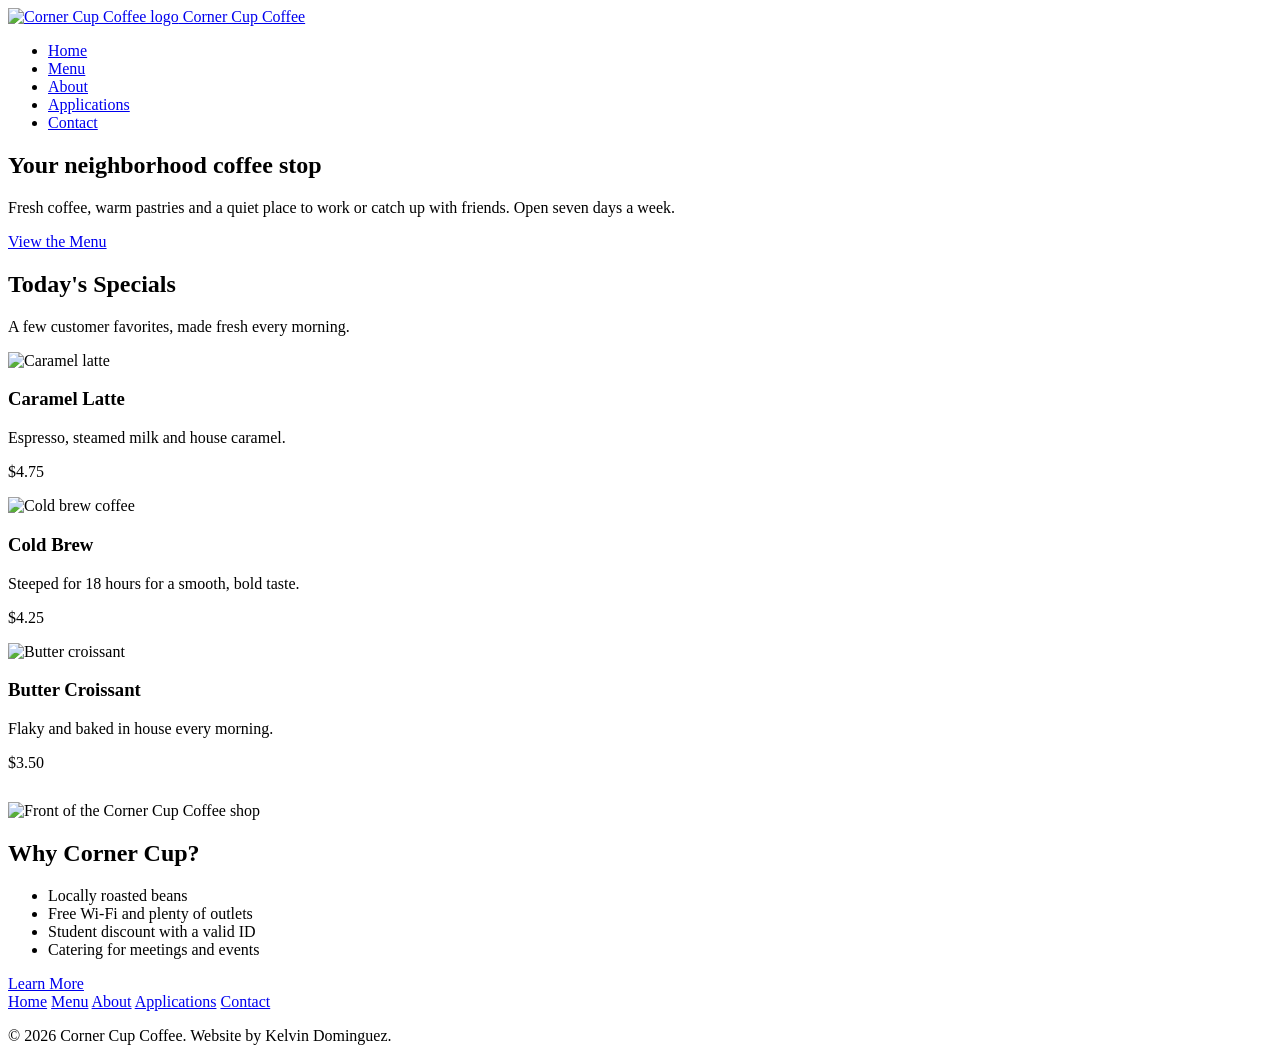
==== cornercup/index.html @ 197cc83e "Rename index.html to cornercup/index.html" ====
<!DOCTYPE html>
<html lang="en">
<head>
  <meta charset="UTF-8">
  <meta name="viewport" content="width=device-width, initial-scale=1.0">
  <title>Corner Cup Coffee | Home</title>
  <link rel="stylesheet" href="css/style.css">
</head>

<body>

  <header class="site-header">
    <div class="header-inner">
      <a href="index.html" class="brand">
        <img src="images/logo.svg" alt="Corner Cup Coffee logo">
        Corner Cup Coffee
      </a>
      <nav>
        <ul class="nav-menu">
          <li><a href="index.html" class="active">Home</a></li>
          <li><a href="menu.html">Menu</a></li>
          <li><a href="about.html">About</a></li>
          <li><a href="apps.html">Applications</a></li>
          <li><a href="contact.html">Contact</a></li>
        </ul>
      </nav>
    </div>
  </header>

  <section class="hero">
    <div class="hero-text">
      <h1>Your neighborhood coffee stop</h1>
      <p>
        Fresh coffee, warm pastries and a quiet place to work or catch up
        with friends. Open seven days a week.
      </p>
      <a href="menu.html" class="button">View the Menu</a>
    </div>
  </section>

  <main>

    <h2 class="section-title">Today's Specials</h2>
    <p class="section-intro">A few customer favorites, made fresh every morning.</p>

    <div class="grid">
      <div class="item">
        <img src="images/latte.jpg" alt="Caramel latte">
        <div class="item-body">
          <h3>Caramel Latte</h3>
          <p>Espresso, steamed milk and house caramel.</p>
          <p class="price">$4.75</p>
        </div>
      </div>

      <div class="item">
        <img src="images/cold-brew.jpg" alt="Cold brew coffee">
        <div class="item-body">
          <h3>Cold Brew</h3>
          <p>Steeped for 18 hours for a smooth, bold taste.</p>
          <p class="price">$4.25</p>
        </div>
      </div>

      <div class="item">
        <img src="images/croissant.jpg" alt="Butter croissant">
        <div class="item-body">
          <h3>Butter Croissant</h3>
          <p>Flaky and baked in house every morning.</p>
          <p class="price">$3.50</p>
        </div>
      </div>
    </div>

    <section class="card two-col" style="margin-top: 30px;">
      <img src="images/shop.jpg" alt="Front of the Corner Cup Coffee shop">
      <div>
        <h2>Why Corner Cup?</h2>
        <ul>
          <li>Locally roasted beans</li>
          <li>Free Wi-Fi and plenty of outlets</li>
          <li>Student discount with a valid ID</li>
          <li>Catering for meetings and events</li>
        </ul>
        <a href="about.html" class="button">Learn More</a>
      </div>
    </section>

  </main>

  <footer>
    <nav>
      <a href="index.html">Home</a>
      <a href="menu.html">Menu</a>
      <a href="about.html">About</a>
      <a href="apps.html">Applications</a>
      <a href="contact.html">Contact</a>
    </nav>
    <p>&copy; 2026 Corner Cup Coffee. Website by Kelvin Dominguez.</p>
  </footer>

</body>
</html>
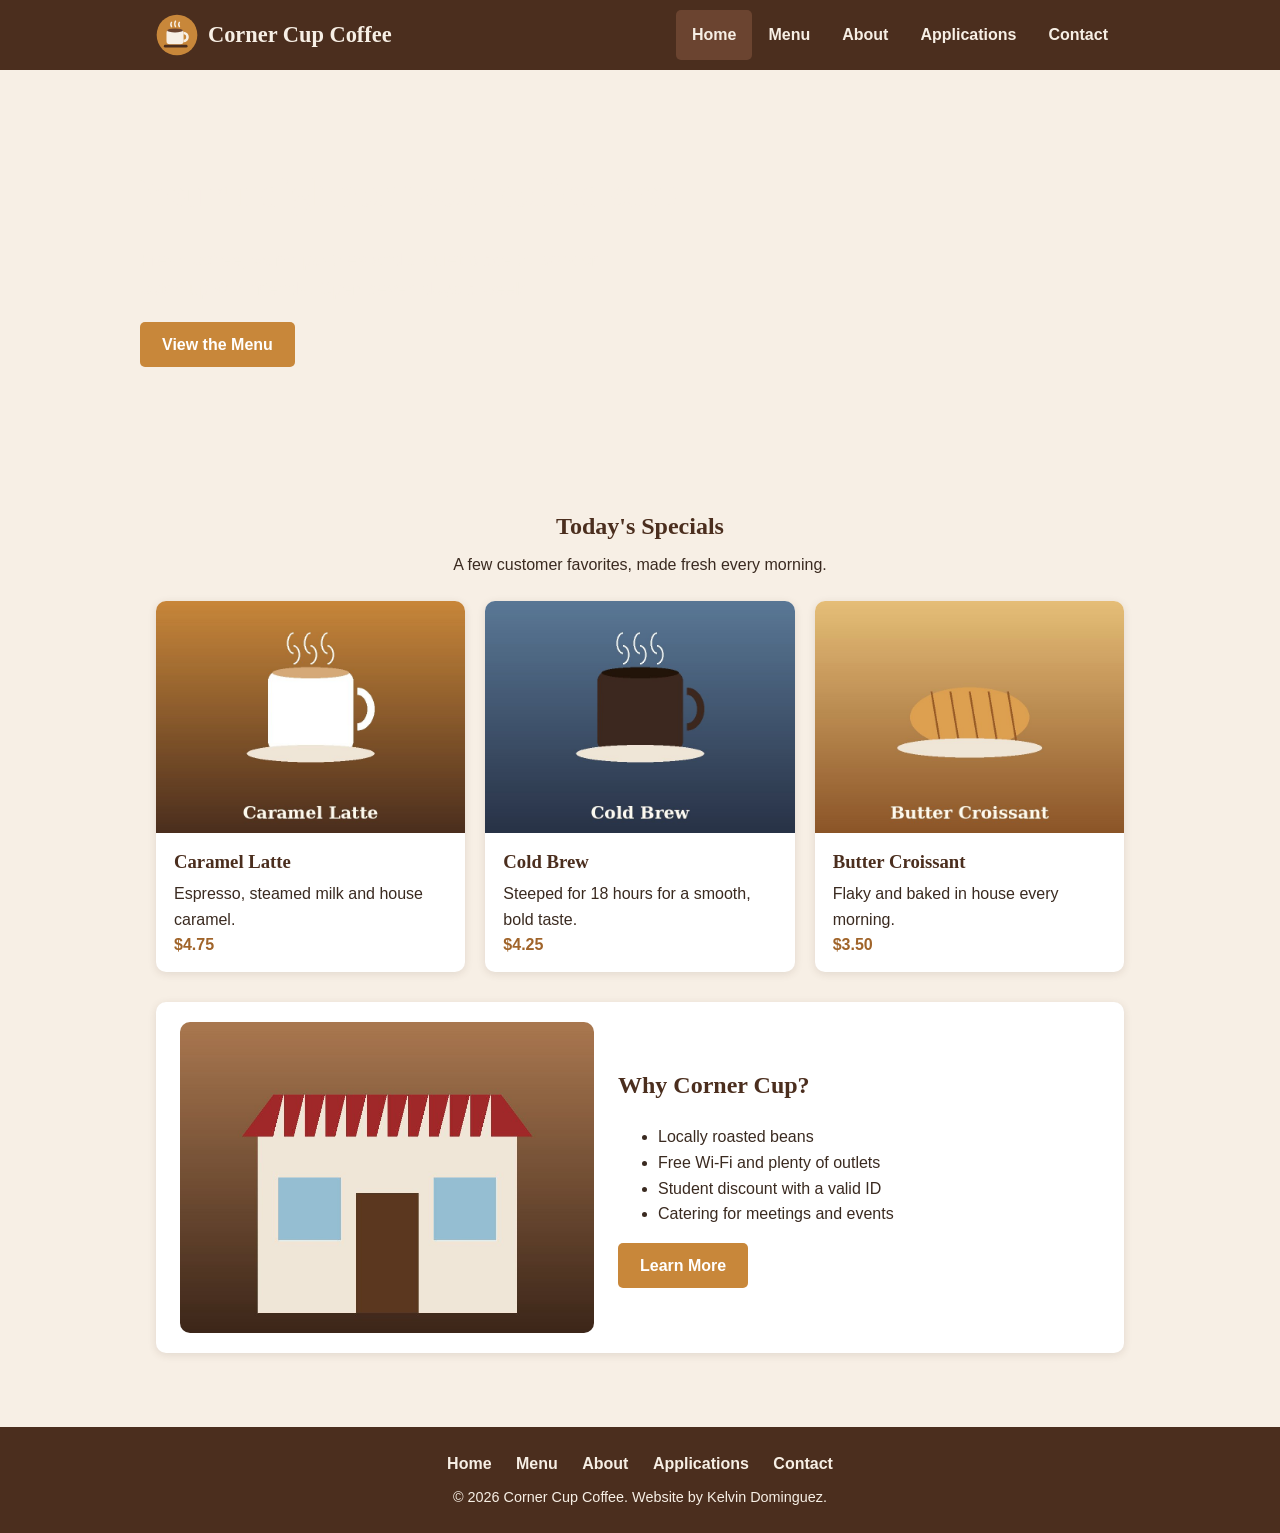
==== commit d3f1ca45: "Update index.html" ====
--- a/cornercup/index.html
+++ b/cornercup/index.html
@@ -4,7 +4,7 @@
   <meta charset="UTF-8">
   <meta name="viewport" content="width=device-width, initial-scale=1.0">
   <title>Corner Cup Coffee | Home</title>
-  <link rel="stylesheet" href="css/style.css">
+  <link rel="stylesheet" href="style.css">
 </head>
 
 <body>
@@ -12,7 +12,7 @@
   <header class="site-header">
     <div class="header-inner">
       <a href="index.html" class="brand">
-        <img src="images/logo.svg" alt="Corner Cup Coffee logo">
+        <img src="logo.svg" alt="Corner Cup Coffee logo">
         Corner Cup Coffee
       </a>
       <nav>
@@ -45,7 +45,7 @@
 
     <div class="grid">
       <div class="item">
-        <img src="images/latte.jpg" alt="Caramel latte">
+        <img src="latte.jpg" alt="Caramel latte">
         <div class="item-body">
           <h3>Caramel Latte</h3>
           <p>Espresso, steamed milk and house caramel.</p>
@@ -54,7 +54,7 @@
       </div>
 
       <div class="item">
-        <img src="images/cold-brew.jpg" alt="Cold brew coffee">
+        <img src="cold-brew.jpg" alt="Cold brew coffee">
         <div class="item-body">
           <h3>Cold Brew</h3>
           <p>Steeped for 18 hours for a smooth, bold taste.</p>
@@ -63,7 +63,7 @@
       </div>
 
       <div class="item">
-        <img src="images/croissant.jpg" alt="Butter croissant">
+        <img src="croissant.jpg" alt="Butter croissant">
         <div class="item-body">
           <h3>Butter Croissant</h3>
           <p>Flaky and baked in house every morning.</p>
@@ -73,7 +73,7 @@
     </div>
 
     <section class="card two-col" style="margin-top: 30px;">
-      <img src="images/shop.jpg" alt="Front of the Corner Cup Coffee shop">
+      <img src="shop.jpg" alt="Front of the Corner Cup Coffee shop">
       <div>
         <h2>Why Corner Cup?</h2>
         <ul>
--- a/cornercup/style.css
+++ b/cornercup/style.css
@@ -0,0 +1,472 @@
+/* Corner Cup Coffee - shared styles for every page
+   Colors: espresso #4b2e1e, caramel #c8873a, cream #f7efe5 */
+
+* {
+  box-sizing: border-box;
+}
+
+body {
+  margin: 0;
+  background-color: #f7efe5;
+  color: #3a2a20;
+  font-family: Arial, Helvetica, sans-serif;
+  line-height: 1.6;
+}
+
+h1, h2, h3 {
+  font-family: Georgia, "Times New Roman", serif;
+  color: #4b2e1e;
+}
+
+a {
+  color: #a0642a;
+}
+
+img {
+  max-width: 100%;
+}
+
+/* Header and navigation */
+
+.site-header {
+  background-color: #4b2e1e;
+}
+
+.header-inner {
+  max-width: 1000px;
+  margin: 0 auto;
+  padding: 10px 16px;
+  display: flex;
+  align-items: center;
+  justify-content: space-between;
+  flex-wrap: wrap;
+}
+
+.brand {
+  display: flex;
+  align-items: center;
+  gap: 10px;
+  color: #f7efe5;
+  text-decoration: none;
+  font-family: Georgia, "Times New Roman", serif;
+  font-size: 1.4rem;
+  font-weight: bold;
+}
+
+.brand img {
+  width: 42px;
+  height: 42px;
+}
+
+.nav-menu {
+  list-style: none;
+  margin: 0;
+  padding: 0;
+  display: flex;
+  flex-wrap: wrap;
+}
+
+.nav-menu a {
+  display: block;
+  padding: 12px 16px;
+  color: #f7efe5;
+  text-decoration: none;
+  font-weight: bold;
+  border-radius: 5px;
+  transition: background-color 0.3s;
+}
+
+.nav-menu a:hover,
+.nav-menu a:focus {
+  background-color: #c8873a;
+}
+
+/* Each page adds class="active" to its own link */
+.nav-menu a.active {
+  background-color: #6b4430;
+}
+
+/* Hero banner on the homepage */
+
+.hero {
+  background: url("../images/hero.jpg") center / cover no-repeat;
+  color: #f7efe5;
+  padding: 90px 16px;
+}
+
+.hero-text {
+  max-width: 1000px;
+  margin: 0 auto;
+}
+
+.hero h1 {
+  color: #f7efe5;
+  font-size: 2.6rem;
+  margin: 0 0 10px;
+}
+
+.hero p {
+  font-size: 1.15rem;
+  max-width: 480px;
+}
+
+/* Smaller banner used at the top of the inner pages */
+.page-banner {
+  background-color: #6b4430;
+  color: #f7efe5;
+  text-align: center;
+  padding: 36px 16px;
+}
+
+.page-banner h1 {
+  color: #f7efe5;
+  margin: 0;
+}
+
+.page-banner p {
+  margin: 6px 0 0;
+}
+
+.button {
+  display: inline-block;
+  padding: 10px 22px;
+  background-color: #c8873a;
+  color: white;
+  text-decoration: none;
+  font-weight: bold;
+  border: none;
+  border-radius: 5px;
+  font-size: 1rem;
+  cursor: pointer;
+  transition: background-color 0.3s;
+}
+
+.button:hover,
+.button:focus {
+  background-color: #a0642a;
+}
+
+.button.secondary {
+  background-color: #d9cbbb;
+  color: #3a2a20;
+}
+
+/* Page layout */
+
+main {
+  max-width: 1000px;
+  margin: 0 auto;
+  padding: 30px 16px 50px;
+}
+
+.section-title {
+  text-align: center;
+  margin-bottom: 6px;
+}
+
+.section-intro {
+  text-align: center;
+  margin-top: 0;
+  margin-bottom: 24px;
+}
+
+.card {
+  background-color: white;
+  border-radius: 10px;
+  padding: 20px 24px;
+  margin-bottom: 24px;
+  box-shadow: 0 2px 8px rgba(75, 46, 30, 0.12);
+}
+
+.card h2,
+.card h3 {
+  margin-top: 0;
+}
+
+.grid {
+  display: grid;
+  grid-template-columns: repeat(auto-fit, minmax(240px, 1fr));
+  gap: 20px;
+}
+
+.item {
+  background-color: white;
+  border-radius: 10px;
+  overflow: hidden;
+  box-shadow: 0 2px 8px rgba(75, 46, 30, 0.12);
+}
+
+.item img {
+  display: block;
+  width: 100%;
+  aspect-ratio: 4 / 3;
+  object-fit: cover;
+}
+
+.item-body {
+  padding: 14px 18px;
+}
+
+.item-body h3 {
+  margin: 0 0 4px;
+}
+
+.item-body p {
+  margin: 0;
+}
+
+.price {
+  color: #a0642a;
+  font-weight: bold;
+}
+
+.two-col {
+  display: flex;
+  gap: 24px;
+  align-items: center;
+}
+
+.two-col img {
+  width: 45%;
+  border-radius: 10px;
+}
+
+/* Menu page table */
+
+.menu-table {
+  width: 100%;
+  border-collapse: collapse;
+}
+
+.menu-table td {
+  padding: 10px 6px;
+  border-bottom: 1px dashed #d9cbbb;
+}
+
+.menu-table td:last-child {
+  text-align: right;
+}
+
+/* Forms (contact form and the MPG calculator) */
+
+label {
+  display: block;
+  font-weight: bold;
+  margin-bottom: 4px;
+}
+
+input,
+textarea,
+select {
+  width: 100%;
+  padding: 9px;
+  margin-bottom: 16px;
+  border: 1px solid #c9b8a6;
+  border-radius: 5px;
+  font-size: 1rem;
+  font-family: inherit;
+}
+
+input:focus,
+textarea:focus,
+select:focus {
+  outline: 2px solid #c8873a;
+  border-color: #c8873a;
+}
+
+.form-buttons {
+  display: flex;
+  gap: 10px;
+}
+
+.message {
+  margin-top: 16px;
+  font-weight: bold;
+  min-height: 1.4em;
+}
+
+.error {
+  color: #b00020;
+}
+
+.success {
+  color: #2e7d32;
+}
+
+/* Applications page */
+
+.app {
+  border-top: 5px solid #c8873a;
+}
+
+.app-tag {
+  display: inline-block;
+  background-color: #f7efe5;
+  color: #6b4430;
+  padding: 2px 10px;
+  border-radius: 12px;
+  font-size: 0.85em;
+  font-weight: bold;
+}
+
+.app-demo {
+  max-width: 460px;
+  margin: 20px auto 0;
+}
+
+/* Image slider */
+
+.slideshow {
+  position: relative;
+  border-radius: 8px;
+  overflow: hidden;
+}
+
+.slide {
+  display: none;
+}
+
+.slide img {
+  display: block;
+  width: 100%;
+  aspect-ratio: 4 / 3;
+  object-fit: cover;
+}
+
+.counter {
+  position: absolute;
+  top: 10px;
+  left: 10px;
+  padding: 2px 10px;
+  border-radius: 12px;
+  background-color: rgba(75, 46, 30, 0.85);
+  color: white;
+  font-size: 0.85em;
+}
+
+.arrow {
+  position: absolute;
+  top: 50%;
+  transform: translateY(-50%);
+  padding: 14px 16px;
+  border: none;
+  background-color: rgba(0, 0, 0, 0.35);
+  color: white;
+  font-size: 1.3rem;
+  cursor: pointer;
+}
+
+.prev {
+  left: 0;
+  border-radius: 0 6px 6px 0;
+}
+
+.next {
+  right: 0;
+  border-radius: 6px 0 0 6px;
+}
+
+.arrow:hover,
+.arrow:focus {
+  background-color: #c8873a;
+}
+
+.fade {
+  animation: fadeIn 0.8s;
+}
+
+@keyframes fadeIn {
+  from { opacity: 0.3; }
+  to { opacity: 1; }
+}
+
+.thumbnails {
+  display: flex;
+  gap: 8px;
+  margin-top: 10px;
+}
+
+.thumb {
+  flex: 1;
+  min-width: 0;
+  aspect-ratio: 4 / 3;
+  object-fit: cover;
+  border-radius: 5px;
+  border: 3px solid transparent;
+  opacity: 0.6;
+  cursor: pointer;
+}
+
+.thumb:hover,
+.thumb.active {
+  opacity: 1;
+}
+
+.thumb.active {
+  border-color: #c8873a;
+}
+
+.slider-controls {
+  text-align: center;
+  margin-top: 12px;
+}
+
+/* Footer */
+
+footer {
+  background-color: #4b2e1e;
+  color: #f7efe5;
+  text-align: center;
+  padding: 24px 16px;
+}
+
+footer a {
+  color: #f7efe5;
+  margin: 0 10px;
+  text-decoration: none;
+  font-weight: bold;
+}
+
+footer a:hover {
+  color: #e8b77a;
+  text-decoration: underline;
+}
+
+footer p {
+  margin: 10px 0 0;
+  font-size: 0.9em;
+}
+
+@media (max-width: 700px) {
+
+  .header-inner {
+    flex-direction: column;
+  }
+
+  .nav-menu {
+    justify-content: center;
+  }
+
+  .nav-menu a {
+    padding: 8px 10px;
+  }
+
+  /* The cups sit behind the text on narrow screens, so dim the photo */
+  .hero {
+    padding: 60px 16px;
+    background: linear-gradient(rgba(45, 28, 18, 0.8), rgba(45, 28, 18, 0.8)),
+                url("../images/hero.jpg") right / cover no-repeat;
+  }
+
+  .hero h1 {
+    font-size: 2rem;
+  }
+
+  .two-col {
+    flex-direction: column;
+  }
+
+  .two-col img {
+    width: 100%;
+  }
+}
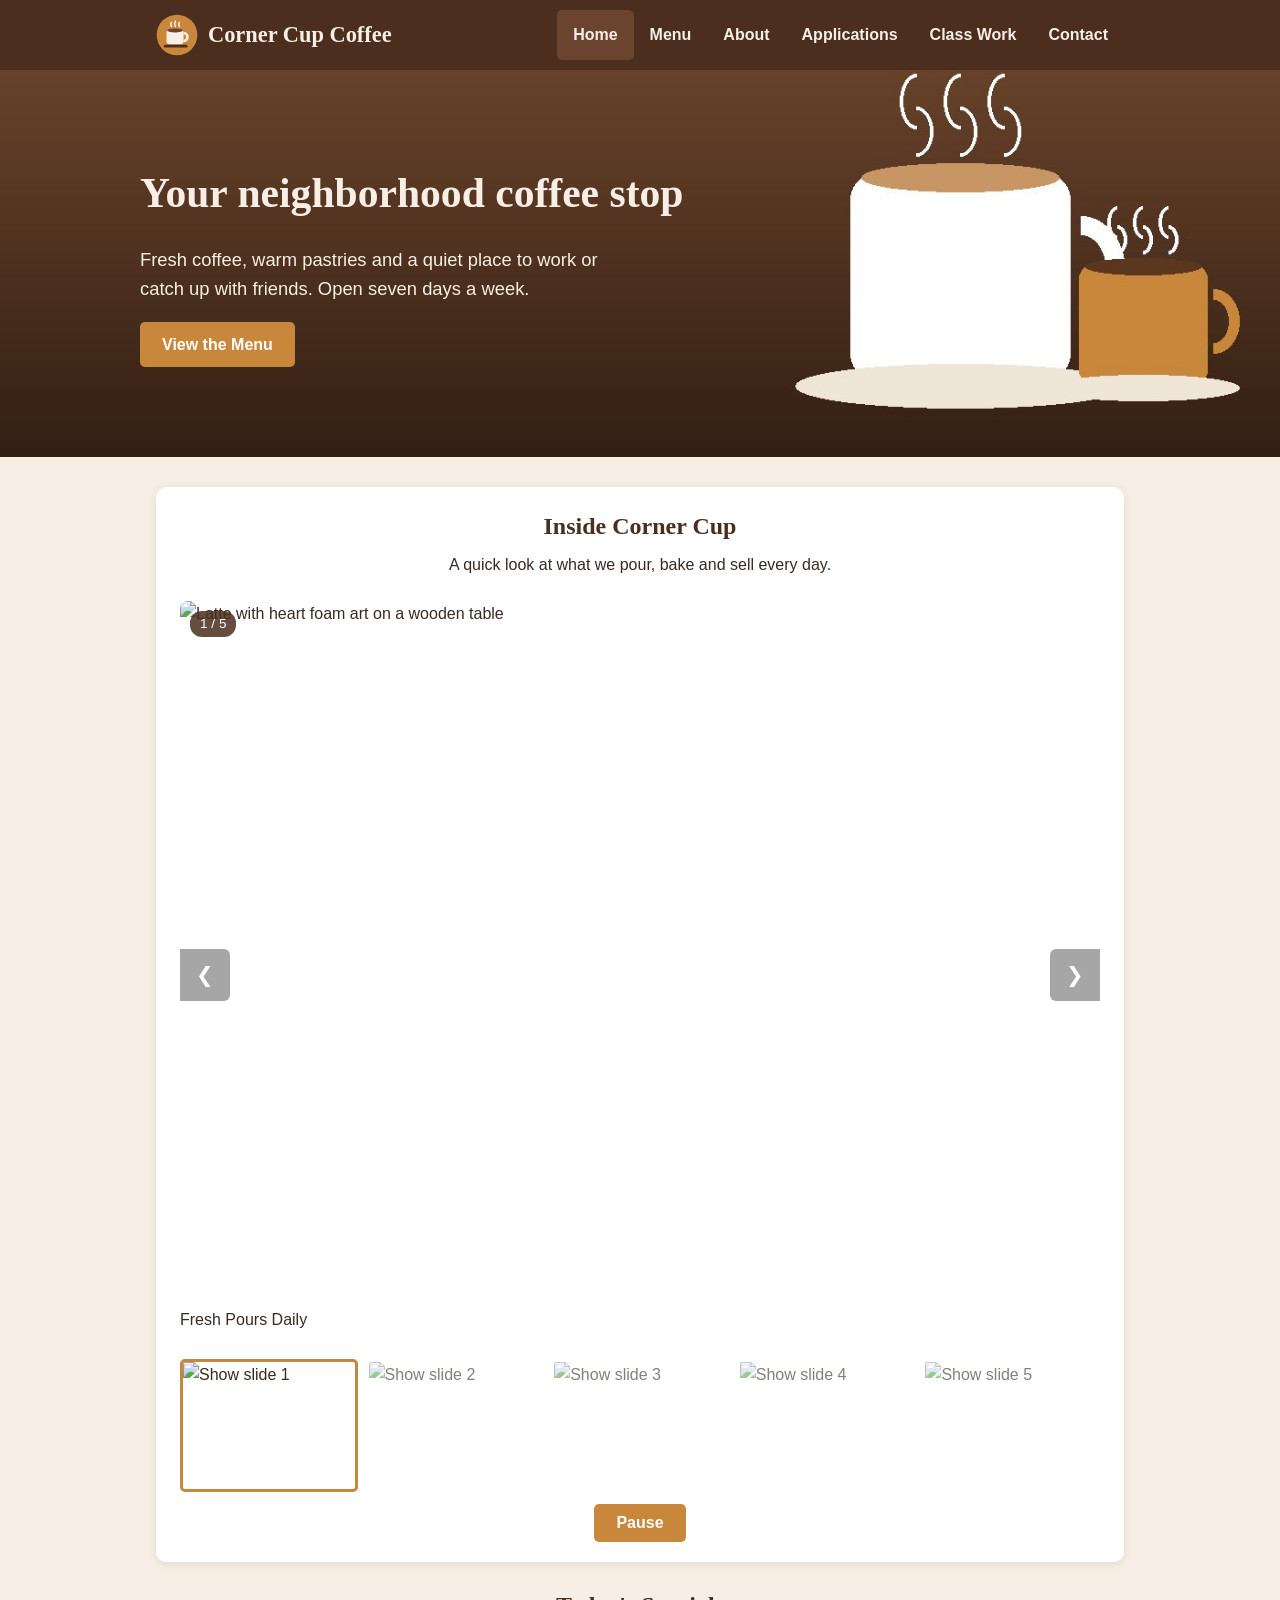
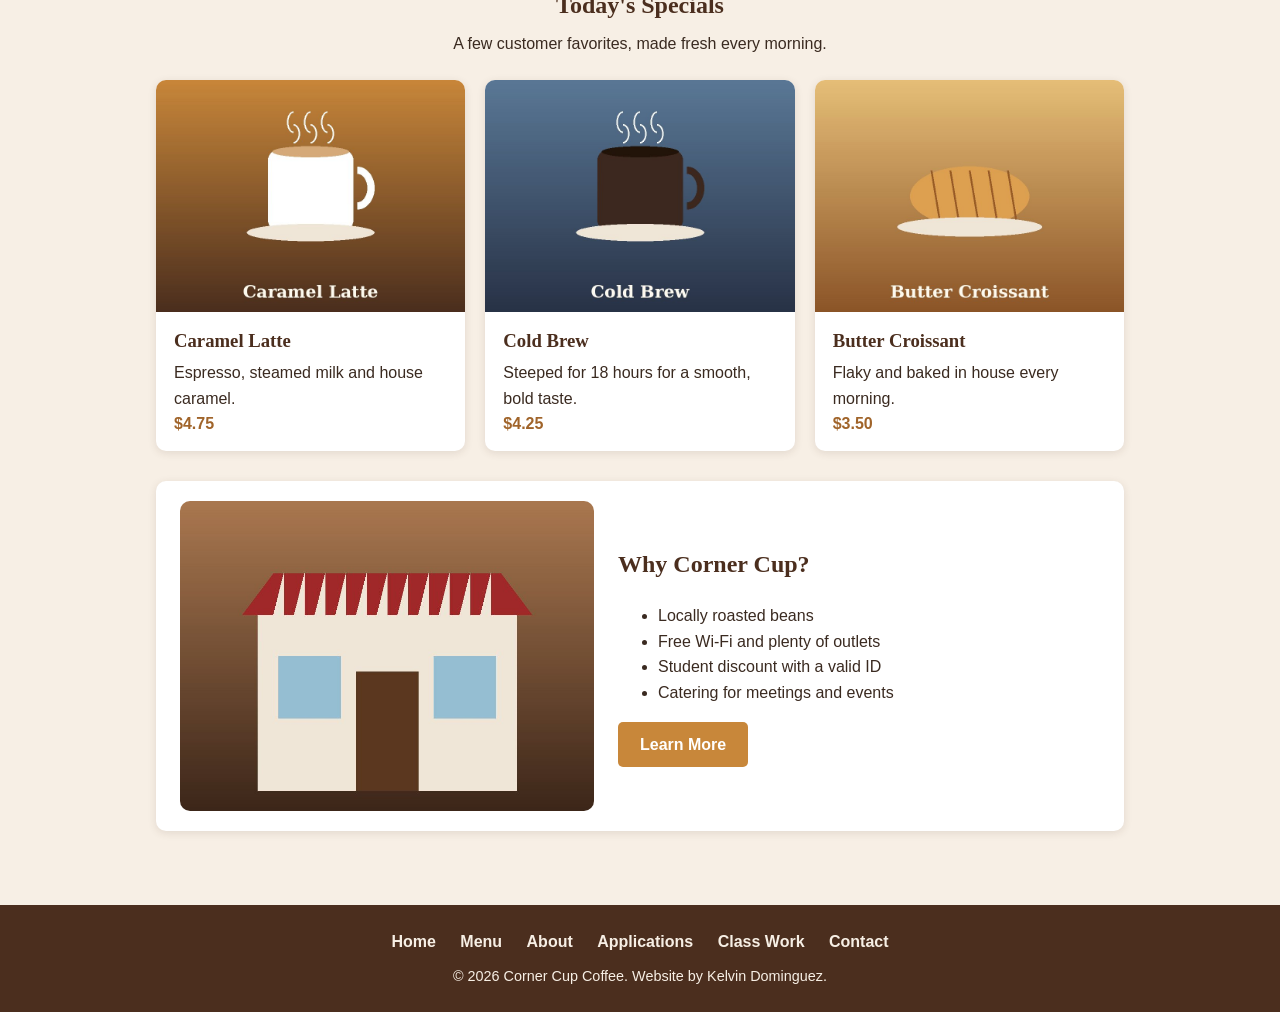
==== commit a0f7f278: "Add image slider for showcasing products Added an image slider section to showcase Corner Cup's offe" ====
--- a/cornercup/index.html
+++ b/cornercup/index.html
@@ -21,6 +21,7 @@
           <li><a href="menu.html">Menu</a></li>
           <li><a href="about.html">About</a></li>
           <li><a href="apps.html">Applications</a></li>
+          <li><a href="../index.html">Class Work</a></li>
           <li><a href="contact.html">Contact</a></li>
         </ul>
       </nav>
@@ -39,6 +40,52 @@
   </section>
 
   <main>
+
+    <!-- Auto image slider. slider.js matches each thumbnail to a slide by position -->
+    <section class="card home-slider" id="gallery">
+      <h2 class="section-title">Inside Corner Cup</h2>
+      <p class="section-intro">A quick look at what we pour, bake and sell every day.</p>
+
+      <div class="slideshow">
+        <div class="slide fade">
+          <img src="slide1-latte-art.jpg" alt="Latte with heart foam art on a wooden table">
+          <p class="caption">Fresh Pours Daily</p>
+        </div>
+        <div class="slide fade">
+          <img src="slide2-storefront.jpg" alt="Corner Cup Coffee storefront with striped awning">
+          <p class="caption">Your Neighborhood Corner</p>
+        </div>
+        <div class="slide fade">
+          <img src="slide3-pastries.jpg" alt="Pastry case with croissant, donut and muffin">
+          <p class="caption">Baked This Morning</p>
+        </div>
+        <div class="slide fade">
+          <img src="slide4-cold-brew.jpg" alt="Three iced coffees on a sunny day">
+          <p class="caption">Cold Brew Season</p>
+        </div>
+        <div class="slide fade">
+          <img src="slide5-house-blend.jpg" alt="Bag of Corner Cup house blend with coffee beans">
+          <p class="caption">Take Home Our House Blend</p>
+        </div>
+
+        <span id="counter" class="counter"></span>
+
+        <button type="button" id="prevBtn" class="arrow prev" aria-label="Previous slide">&#10094;</button>
+        <button type="button" id="nextBtn" class="arrow next" aria-label="Next slide">&#10095;</button>
+      </div>
+
+      <div class="thumbnails">
+        <img class="thumb" src="slide1-latte-art.jpg" alt="Show slide 1">
+        <img class="thumb" src="slide2-storefront.jpg" alt="Show slide 2">
+        <img class="thumb" src="slide3-pastries.jpg" alt="Show slide 3">
+        <img class="thumb" src="slide4-cold-brew.jpg" alt="Show slide 4">
+        <img class="thumb" src="slide5-house-blend.jpg" alt="Show slide 5">
+      </div>
+
+      <div class="slider-controls">
+        <button type="button" id="playBtn" class="button">Pause</button>
+      </div>
+    </section>
 
     <h2 class="section-title">Today's Specials</h2>
     <p class="section-intro">A few customer favorites, made fresh every morning.</p>
@@ -94,10 +141,12 @@
       <a href="menu.html">Menu</a>
       <a href="about.html">About</a>
       <a href="apps.html">Applications</a>
+      <a href="../index.html">Class Work</a>
       <a href="contact.html">Contact</a>
     </nav>
     <p>&copy; 2026 Corner Cup Coffee. Website by Kelvin Dominguez.</p>
   </footer>
 
+  <script src="slider.js"></script>
 </body>
 </html>
--- a/cornercup/style.css
+++ b/cornercup/style.css
@@ -89,7 +89,7 @@
 /* Hero banner on the homepage */
 
 .hero {
-  background: url("../images/hero.jpg") center / cover no-repeat;
+  background: url("hero.jpg") center / cover no-repeat;
   color: #f7efe5;
   padding: 90px 16px;
 }
@@ -455,7 +455,7 @@
   .hero {
     padding: 60px 16px;
     background: linear-gradient(rgba(45, 28, 18, 0.8), rgba(45, 28, 18, 0.8)),
-                url("../images/hero.jpg") right / cover no-repeat;
+                url("hero.jpg") right / cover no-repeat;
   }
 
   .hero h1 {
